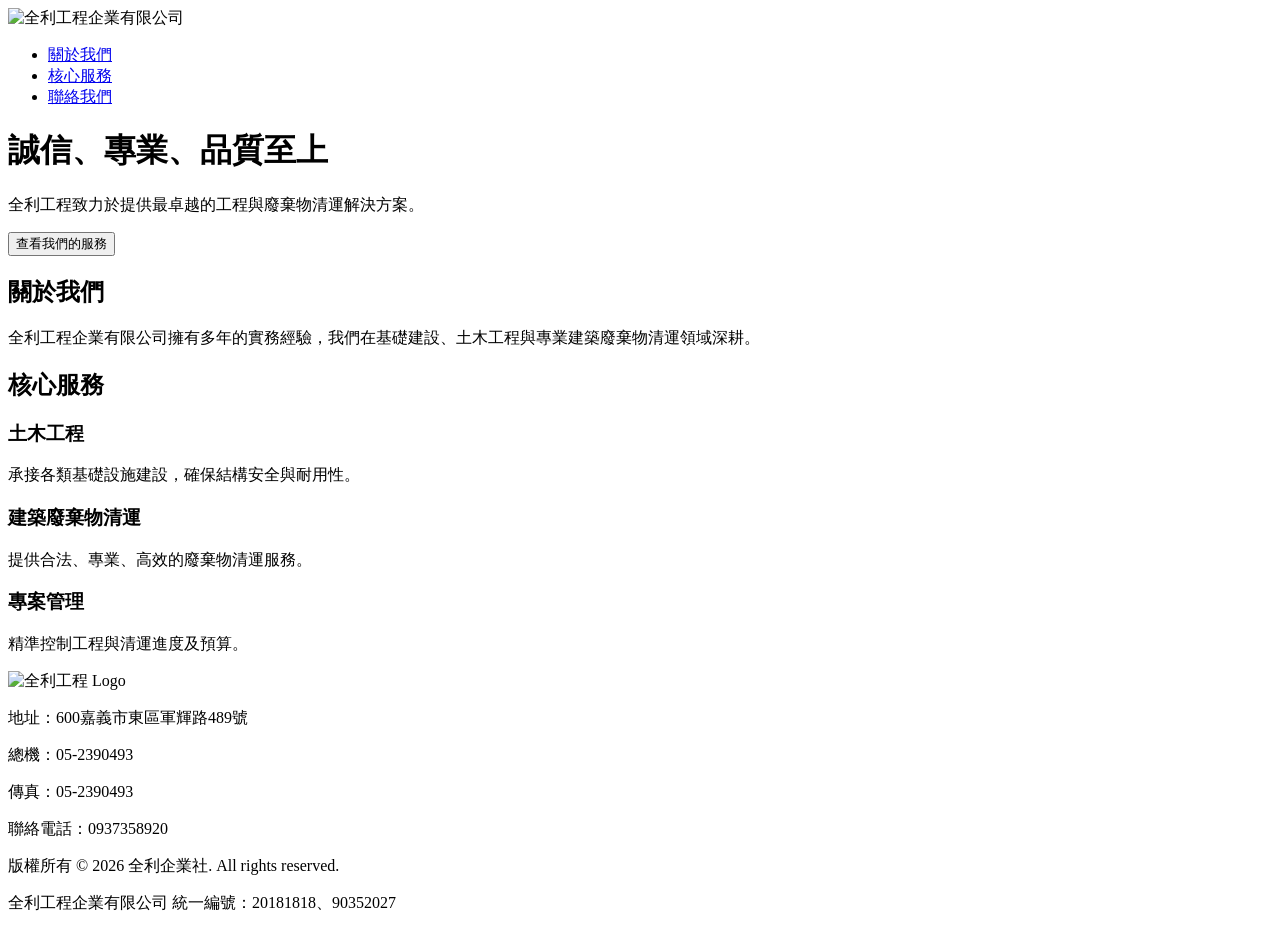
==== index.html @ 54003075 "Add files via upload" ====
<!DOCTYPE html>
<html lang="zh-TW">
<head>
    <meta charset="UTF-8">
    <meta name="viewport" content="width=device-width, initial-scale=1.0">
    <title>全利工程企業有限公司 | 專業工程與廢棄物清運</title>
    <link rel="stylesheet" href="style.css">
</head>
<body>

    <nav id="navbar">
        <img src="logo.png" alt="全利工程企業有限公司" class="logo-img" id="logo-link">
        <ul>
            <li><a href="#about">關於我們</a></li>
            <li><a href="#services">核心服務</a></li>
            <li><a href="#contact">聯絡我們</a></li>
        </ul>
    </nav>

    <header id="home" class="hero">
        <div class="hero-content">
            <h1>誠信、專業、品質至上</h1>
            <p>全利工程致力於提供最卓越的工程與廢棄物清運解決方案。</p>
            <button id="cta-button">查看我們的服務</button>
        </div>
    </header>

    <section id="about" class="section">
        <h2>關於我們</h2>
        <p>全利工程企業有限公司擁有多年的實務經驗，我們在基礎建設、土木工程與專業建築廢棄物清運領域深耕。</p>
    </section>

    <section id="services" class="section bg-light">
        <h2>核心服務</h2>
        <div class="services-grid">
            <div class="service-card">
                <h3>土木工程</h3>
                <p>承接各類基礎設施建設，確保結構安全與耐用性。</p>
            </div>
            <div class="service-card">
                <h3>建築廢棄物清運</h3>
                <p>提供合法、專業、高效的廢棄物清運服務。</p>
            </div>
            <div class="service-card">
                <h3>專案管理</h3>
                <p>精準控制工程與清運進度及預算。</p>
            </div>
        </div>
    </section>

    <footer id="contact">
        <div class="footer-container">
            <div class="footer-left">
                <img src="logo2.png" alt="全利工程 Logo" class="footer-logo">
            </div>
            <div class="footer-right">
                <p>地址：600嘉義市東區軍輝路489號</p>
                <p>總機：05-2390493</p>
                <p>傳真：05-2390493</p>
                <p>聯絡電話：0937358920</p>
            </div>
        </div>
        <div class="footer-bottom">
            <p>版權所有 &copy; 2026 全利企業社. All rights reserved.</p>
            <p>全利工程企業有限公司 統一編號：20181818、90352027</p> 
        </div>
    </footer>

    <script src="script.js"></script>
</body>
</html>
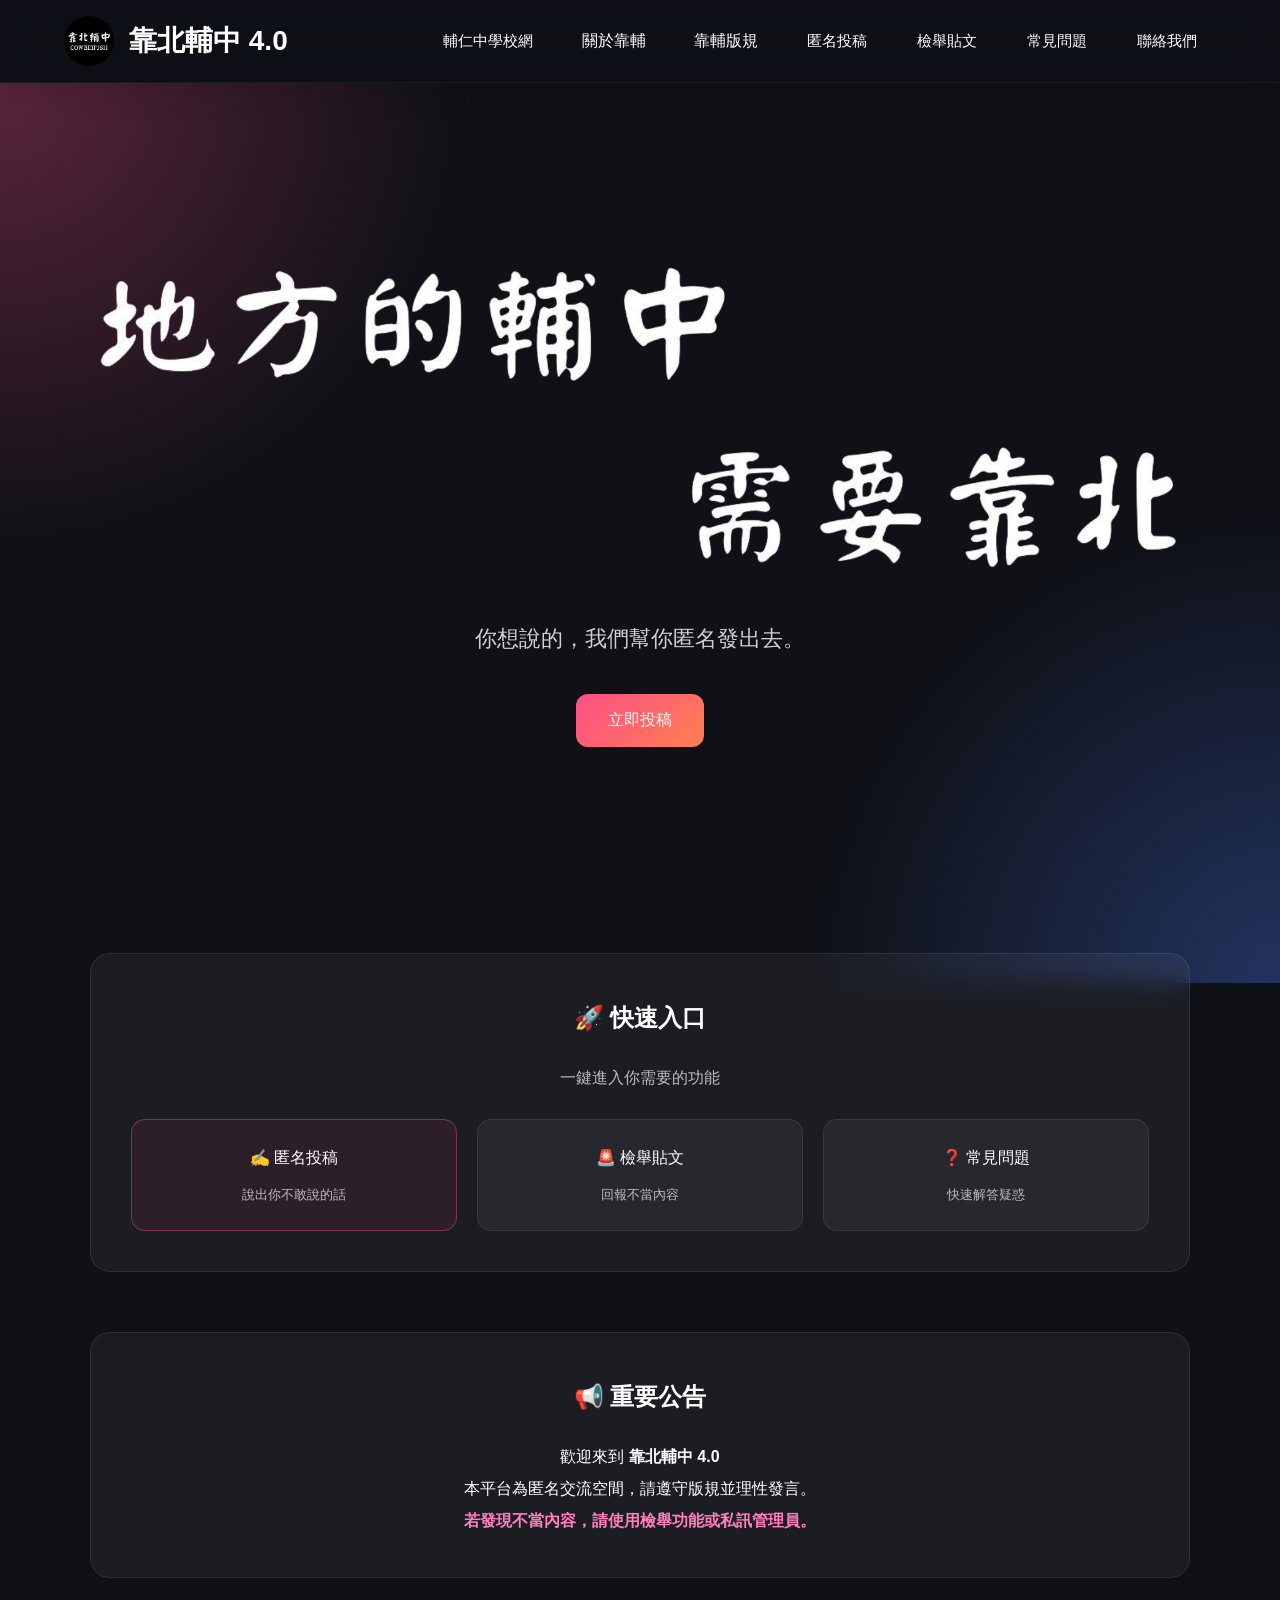
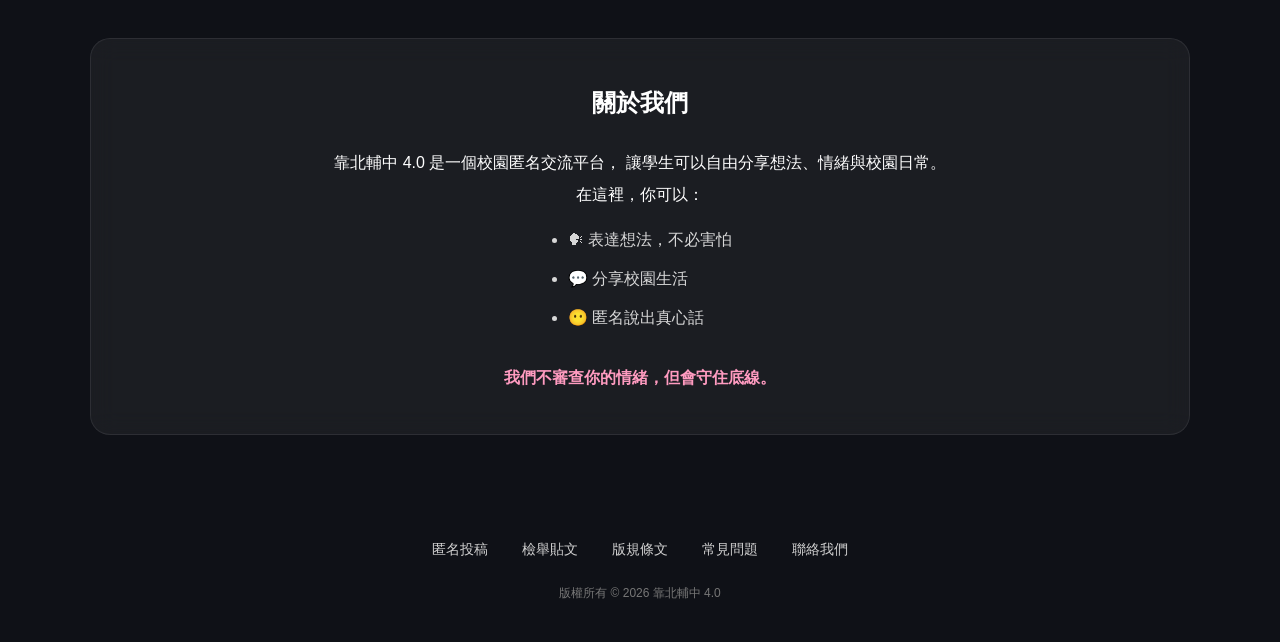
==== commit 77d53b3e: "Add files via upload" ====
--- a/index.html
+++ b/index.html
@@ -1,71 +1,133 @@
 <!DOCTYPE html>
-<html lang="zh-TW">
+<html lang="zh-Hant">
+
 <head>
     <meta charset="UTF-8">
     <meta name="viewport" content="width=device-width, initial-scale=1.0">
-    <title>全利工程企業有限公司 | 專業工程與廢棄物清運</title>
+    <title>靠北輔中 4.0</title>
     <link rel="stylesheet" href="style.css">
 </head>
+
 <body>
 
-    <nav id="navbar">
-        <img src="logo.png" alt="全利工程企業有限公司" class="logo-img" id="logo-link">
-        <ul>
-            <li><a href="#about">關於我們</a></li>
-            <li><a href="#services">核心服務</a></li>
-            <li><a href="#contact">聯絡我們</a></li>
-        </ul>
-    </nav>
+<div class="background"></div>
 
-    <header id="home" class="hero">
-        <div class="hero-content">
-            <h1>誠信、專業、品質至上</h1>
-            <p>全利工程致力於提供最卓越的工程與廢棄物清運解決方案。</p>
-            <button id="cta-button">查看我們的服務</button>
-        </div>
-    </header>
+<!-- Header 由 JS 載入 -->
 
-    <section id="about" class="section">
-        <h2>關於我們</h2>
-        <p>全利工程企業有限公司擁有多年的實務經驗，我們在基礎建設、土木工程與專業建築廢棄物清運領域深耕。</p>
-    </section>
+<!-- Hero -->
+<section class="hero">
 
-    <section id="services" class="section bg-light">
-        <h2>核心服務</h2>
-        <div class="services-grid">
-            <div class="service-card">
-                <h3>土木工程</h3>
-                <p>承接各類基礎設施建設，確保結構安全與耐用性。</p>
-            </div>
-            <div class="service-card">
-                <h3>建築廢棄物清運</h3>
-                <p>提供合法、專業、高效的廢棄物清運服務。</p>
-            </div>
-            <div class="service-card">
-                <h3>專案管理</h3>
-                <p>精準控制工程與清運進度及預算。</p>
-            </div>
-        </div>
-    </section>
+    <img 
+    src="hero-banner.png" 
+    alt="匿名投稿平台" 
+    class="hero-img"
+    >
 
-    <footer id="contact">
-        <div class="footer-container">
-            <div class="footer-left">
-                <img src="logo2.png" alt="全利工程 Logo" class="footer-logo">
-            </div>
-            <div class="footer-right">
-                <p>地址：600嘉義市東區軍輝路489號</p>
-                <p>總機：05-2390493</p>
-                <p>傳真：05-2390493</p>
-                <p>聯絡電話：0937358920</p>
-            </div>
-        </div>
-        <div class="footer-bottom">
-            <p>版權所有 &copy; 2026 全利企業社. All rights reserved.</p>
-            <p>全利工程企業有限公司 統一編號：20181818、90352027</p> 
-        </div>
-    </footer>
+    <p>
+        你想說的，我們幫你匿名發出去。
+    </p>
 
-    <script src="script.js"></script>
+    <a  href="https://submit.crush.ninja/cbfjsh" 
+        target="_blank" 
+        class="submit-btn"
+    >
+        立即投稿
+    </a>
+
+</section>
+
+<!-- QUICK ACTION -->
+<section class="glass-card quick-section">
+    
+    <h2>🚀 快速入口</h2>
+    
+    <p class="section-subtitle">
+        一鍵進入你需要的功能
+    </p>
+
+    <div class="quick-grid">
+        
+        <a  href="https://submit.crush.ninja/cbfjsh" 
+            target="_blank" 
+            class="quick-card primary">
+            
+            ✍️ 匿名投稿
+            <span>說出你不敢說的話</span>
+
+        </a>
+
+        <a href="report.html" class="quick-card">
+           
+            🚨 檢舉貼文
+            <span>回報不當內容</span>
+
+        </a>
+
+        <a href="faq.html" class="quick-card">
+            
+            ❓ 常見問題
+            <span>快速解答疑惑</span>
+
+        </a>
+    
+    </div>
+
+</section>
+
+<!-- FEATURED ANNOUNCEMENT -->
+<section class="glass-card featured">
+    
+    <h2>📢 重要公告</h2>
+
+    <div class="announcement-box">
+        
+        <p>
+            歡迎來到 <b>靠北輔中 4.0</b>
+        </p>
+        
+        <p>
+            本平台為匿名交流空間，請遵守版規並理性發言。
+        </p>
+        
+        <p class="highlight">
+            若發現不當內容，請使用檢舉功能或私訊管理員。
+        </p>
+    
+    </div>
+
+</section>
+
+<!-- BRAND STORY -->
+<section id="about" class="glass-card brand-story">
+    
+    <h2>關於我們</h2>
+
+    <p>
+        靠北輔中 4.0 是一個校園匿名交流平台，
+        讓學生可以自由分享想法、情緒與校園日常。
+    </p>
+
+    <p>
+        在這裡，你可以：
+    </p>
+
+    <ul class="brand-list">
+
+        <li>🗣 表達想法，不必害怕</li>
+        <li>💬 分享校園生活</li>
+        <li>😶 匿名說出真心話</li>
+
+    </ul>
+
+    <p class="brand-slogan">
+        我們不審查你的情緒，但會守住底線。
+    </p>
+
+</section>
+
+<!-- Footer 由 JS 載入 -->
+
+<script src="script.js"></script>
+
 </body>
 </html>
--- a/style.css
+++ b/style.css
@@ -0,0 +1,1252 @@
+*{
+    margin: 0;
+    padding: 0;
+    box-sizing: border-box;
+}
+
+html{
+    scroll-behavior: smooth;
+}
+
+body{
+    background: #0f1117;
+    color: white;
+    font-family: sans-serif;
+    overflow-x: hidden;
+}
+
+/* 背景 */
+
+.background{
+
+    position: fixed;
+
+    width: 100%;
+    height: 100%;
+
+    background:
+    radial-gradient(
+        circle at top left,
+        #ff4f8750,
+        transparent 30%
+    ),
+    radial-gradient(
+        circle at bottom right,
+        #4f7fff50,
+        transparent 30%
+    );
+
+    z-index: -1;
+}
+
+/* Header */
+
+header{
+
+    width: 100%;
+
+    display: flex;
+
+    justify-content: space-between;
+    align-items: center;
+
+    padding: 16px 5%;
+
+    position: sticky;
+    top: 0;
+
+    /* 更透明 */
+    background: rgba(15,17,23,0.45);
+
+    /* 更強玻璃感 */
+    backdrop-filter: blur(18px);
+
+    /* 柔和邊框 */
+    border-bottom: 1px solid rgba(255,255,255,0.05);
+
+    /* 柔和陰影 */
+    box-shadow: 0 8px 30px rgba(0,0,0,0.12);
+
+    z-index: 9999;
+}
+
+/* Logo */
+
+.logo-area{
+
+    display: flex;
+    align-items: center;
+    gap: 15px;
+
+    text-decoration: none;
+
+    color: white;
+
+    display: flex;
+    align-items: center;
+    gap: 15px;
+
+    text-decoration: none;
+    color: white;
+
+    /* ✨ 讓動畫更順 */
+    transition: 0.25s;
+
+    /* 讓點擊有手感 */
+    cursor: pointer;
+
+    user-select: none;
+
+        transition: 0.25s;
+
+    border-radius: 15px;
+}
+
+.logo-area:hover{
+
+    box-shadow: 0 10px 30px rgba(255,79,135,0.15);
+}
+
+/* hover 效果 */
+.logo-area:hover{
+
+    transform: scale(1.03);
+
+    filter: brightness(1.2);
+}
+
+/* 點擊瞬間（按壓感） */
+.logo-area:active{
+
+    transform: scale(0.96);
+
+    filter: brightness(0.9);
+}
+
+.logo-img{
+
+    width: 50px;
+    height: 50px;
+
+    border-radius: 50%;
+}
+
+.logo-text{
+
+    font-size: 28px;
+    font-weight: bold;
+}
+
+/* nav */
+
+nav{
+
+    display: flex;
+
+    align-items: center;
+
+    gap: 12px;
+
+    flex-wrap: wrap;
+}
+
+/* nav 項目 */
+
+nav a,
+.dropbtn{
+
+    display: flex;
+
+    align-items: center;
+    justify-content: center;
+
+    padding: 12px 18px;
+
+    background: transparent;
+
+    border: 1px solid transparent;
+
+    border-radius: 8px;
+
+    color: white;
+
+    text-decoration: none;
+
+    font-size: 15px;
+
+    font-family: sans-serif;
+
+    transition: 0.25s;
+
+    cursor: pointer;
+}
+
+/* Hover 才顯示方格 */
+
+nav a:hover,
+.dropbtn:hover{
+
+    background: rgba(255,255,255,0.06);
+
+    border: 1px solid rgba(255,255,255,0.08);
+
+    backdrop-filter: blur(10px);
+
+    color: #ff4f87;
+}
+
+/* dropdown */
+
+.dropdown{
+
+    position: relative;
+
+    display: flex;
+
+    align-items: center;    
+}
+
+.dropbtn{
+
+    background: transparent;
+
+    border: none;
+
+    color: white;
+
+    cursor: pointer;
+
+    font-size: 16px;
+}
+
+.dropdown-content{
+
+    position: absolute;
+
+    top: 100%;
+
+    left: auto;
+
+    min-width: 100px;
+
+    background: rgba(20,20,25,0.96);
+
+    border-radius: 16px;
+
+    overflow: hidden;
+
+    border: 1px solid rgba(255,255,255,0.08);
+
+    backdrop-filter: blur(12px);
+
+    box-shadow: 0 10px 30px rgba(0,0,0,0.35);
+
+    opacity: 0;
+
+    transform: translateY(5px);
+
+    pointer-events: none;
+
+    transition: 0.25s;
+
+    z-index: 999;
+}
+
+.dropdown-content a{
+
+    display: block;
+
+    padding: 14px 18px;
+}
+
+.dropdown-content a:hover{
+
+    background: rgba(255,255,255,0.05);
+}
+
+/* Hover 顯示 */
+
+.dropdown:hover .dropdown-content{
+
+    opacity: 1;
+
+    transform: translateY(0px);
+
+    pointer-events: auto;
+}
+
+/* Hero */
+
+.hero{
+
+    min-height: 90vh;
+
+    display: flex;
+
+    flex-direction: column;
+
+    justify-content: center;
+    align-items: center;
+
+    text-align: center;
+}
+
+.hero h1{
+
+    font-size: 72px;
+
+    margin-bottom: 20px;
+}
+
+.hero p{
+
+    color: #d0d0d0;
+
+    margin-bottom: 40px;
+
+    font-size: 22px;
+}
+
+.submit-btn{
+
+    padding: 16px 32px;
+
+    border-radius: 12px;
+
+    background: linear-gradient(
+        135deg,
+        #ff4f87,
+        #ff7f50
+    );
+
+    text-decoration: none;
+
+    color: white;
+
+    transition: 0.3s;
+}
+
+.submit-btn:hover{
+
+    transform: translateY(-5px);
+}
+
+/* 子頁 Hero */
+
+.sub-hero{
+
+    padding: 140px 20px 80px;
+
+    text-align: center;
+}
+
+.sub-hero h1{
+
+    font-size: 56px;
+
+    margin-bottom: 20px;
+}
+
+.sub-hero p{
+
+    color: #cfcfcf;
+}
+
+/* Glass Card */
+
+.glass-card{
+
+    width: 90%;
+    max-width: 1100px;
+
+    margin: 60px auto;
+
+    padding: 40px;
+
+    border-radius: 20px;
+
+    background: rgba(255,255,255,0.05);
+
+    border: 1px solid rgba(255,255,255,0.08);
+
+    backdrop-filter: blur(12px);
+
+    line-height: 2;
+}
+
+.glass-card h2{
+
+    margin-bottom: 20px;
+}
+
+.glass-card h3{
+
+    margin-top: 25px;
+}
+
+.glass-card ol{
+
+    padding-left: 20px;
+}
+
+/* 提示框 */
+
+.warning-box{
+
+    margin-top: 30px;
+
+    padding: 20px;
+
+    border-radius: 14px;
+
+    background: rgba(255,255,255,0.05);
+
+    text-align: center;
+
+    color: #ff7fbd;
+}
+
+/* Footer */
+
+footer{
+
+    text-align: center;
+
+    padding: 40px;
+
+    color: #aaaaaa;
+}
+
+/* RWD */
+
+@media(max-width:768px){
+
+    header{
+
+        flex-direction: column;
+
+        gap: 20px;
+    }
+
+    nav{
+
+        justify-content: center;
+    }
+
+    .hero h1{
+
+        font-size: 48px;
+    }
+
+    .sub-hero h1{
+
+        font-size: 40px;
+    }
+
+}
+
+.hero-img{
+
+    width: calc(100% - 40px);
+
+    max-width: 1200px;
+
+    aspect-ratio: 16 / 5;
+
+    object-fit: cover;
+
+    display: block;
+
+    margin: 0 auto 20px auto;
+
+    border-radius: 0;   /* ❗不要圓角 */
+
+    box-shadow: none;   /* ❗不要陰影 */
+
+}
+
+@keyframes fadeIn{
+
+    from{
+        opacity: 0;
+        transform: scale(0.98);
+    }
+
+    to{
+        opacity: 1;
+        transform: scale(1);
+    }
+}
+
+/* Report Page */
+
+.report-card{
+
+    text-align: center;
+}
+
+/* IG logo */
+
+.ig-link{
+
+    display: inline-block;
+
+    margin-top: 30px;
+
+    transition: 0.3s;
+}
+
+.ig-link:hover{
+
+    transform: scale(1.08);
+}
+
+/* IG 圖示 */
+
+.ig-logo{
+
+    width: 120px;
+
+    height: 120px;
+
+    object-fit: contain;
+}
+
+/* 內文連結 */
+
+.inline-link{
+
+    color: #ff4f87;
+
+    text-decoration: none;
+
+    transition: 0.3s;
+}
+
+.inline-link:hover{
+
+    opacity: 0.8;
+}
+
+/* rules button */
+
+.rules-btn{
+
+    display: inline-block;
+
+    margin-top: 35px;
+
+    padding: 14px 28px;
+
+    border-radius: 10px;
+
+    background: linear-gradient(
+        135deg,
+        #ff4f87,
+        #ff7f50
+    );
+
+    color: white;
+
+    text-decoration: none;
+
+    transition: 0.3s;
+}
+
+.rules-btn:hover{
+
+    transform: translateY(-3px);
+
+    opacity: 0.9;
+}
+
+/* rules button area */
+
+.rules-btn-area{
+
+    width: 100%;
+
+    display: flex;
+
+    justify-content: center;
+
+    margin-top: -20px;
+
+    margin-bottom: 60px;
+}
+
+/* FAQ */
+
+.faq-card{
+
+    line-height: 2.1;
+}
+
+/* FAQ item */
+
+.faq-item{
+
+    margin-bottom: 50px;
+}
+
+/* Q */
+
+.faq-item h2{
+
+    margin-bottom: 16px;
+
+    color: #ffffff;
+}
+
+/* A */
+
+.faq-item p{
+
+    color: #d7d7d7;
+
+    margin-bottom: 14px;
+}
+
+/* note */
+
+.faq-note{
+
+    color: #ff9bc0;
+
+    font-size: 15px;
+}
+
+/* list */
+
+.faq-item ol{
+
+    padding-left: 25px;
+
+    color: #d7d7d7;
+}
+
+.faq-item li{
+
+    margin-bottom: 10px;
+}
+
+/* FAQ Container */
+
+.faq-container{
+
+    width: 100%;
+
+    padding-bottom: 80px;
+}
+
+/* FAQ Card */
+
+.faq-item{
+
+    margin-bottom: 30px;
+}
+
+/* History */
+
+.history-container{
+
+    width: 100%;
+
+    padding-bottom: 80px;
+}
+
+.history-card{
+
+    display: flex;
+
+    align-items: center;
+
+    gap: 40px;
+}
+
+/* logo */
+
+.history-logo{
+
+    width: 140px;
+
+    height: 140px;
+
+    object-fit: cover;
+
+    border-radius: 50%;
+
+    flex-shrink: 0;
+
+    border: 2px solid rgba(255,255,255,0.08);
+
+    background: rgba(255,255,255,0.03);
+}
+
+.history-logo{
+
+    transition: 0.3s;
+}
+
+.history-logo:hover{
+
+    transform: scale(1.05);
+
+    box-shadow: 0 0 25px rgba(255,79,135,0.25);
+}
+
+/* text */
+
+.history-content{
+
+    flex: 1;
+}
+
+.history-content h2{
+
+    margin-bottom: 18px;
+}
+
+.history-content p{
+
+    color: #d7d7d7;
+
+    line-height: 2;
+}
+
+/* footer */
+
+.history-footer{
+
+    text-align: center;
+
+    margin-top: 0;
+}
+
+/* RWD */
+
+@media(max-width:768px){
+
+    .history-card{
+
+        flex-direction: column;
+
+        text-align: center;
+    }
+
+    .history-logo{
+
+        width: 110px;
+        height: 110px;
+    }
+
+}
+
+/* Intro */
+
+.intro-card{
+
+    max-width: 1100px;
+}
+
+/* top */
+
+.intro-top{
+
+    display: flex;
+
+    align-items: center;
+
+    gap: 30px;
+
+    margin-bottom: 35px;
+}
+
+/* logo */
+
+.intro-logo{
+
+    width: 130px;
+
+    height: 130px;
+
+    border-radius: 50%;
+
+    object-fit: cover;
+
+    border: 2px solid rgba(255,255,255,0.08);
+}
+
+/* slogan */
+
+.intro-slogan{
+
+    margin-top: 10px;
+
+    color: #ff9bc0;
+
+    font-size: 18px;
+}
+
+/* content */
+
+.intro-content p{
+
+    color: #d7d7d7;
+
+    line-height: 2.1;
+
+    margin-bottom: 24px;
+
+    font-size: 17px;
+}
+
+/* feature */
+
+.intro-feature-container{
+
+    width: 90%;
+
+    max-width: 1100px;
+
+    margin: auto;
+
+    display: grid;
+
+    grid-template-columns: repeat(3,1fr);
+
+    gap: 24px;
+
+    padding-bottom: 60px;
+}
+
+.intro-feature{
+
+    text-align: center;
+}
+
+.intro-feature h2{
+
+    margin-bottom: 16px;
+}
+
+/* CTA */
+
+.intro-cta{
+
+    text-align: center;
+}
+
+.intro-cta p{
+
+    margin-bottom: 30px;
+
+    color: #d7d7d7;
+}
+
+/* RWD */
+
+@media(max-width:768px){
+
+    .intro-top{
+
+        flex-direction: column;
+
+        text-align: center;
+    }
+
+    .intro-feature-container{
+
+        grid-template-columns: 1fr;
+    }
+
+}
+
+.quick-section{
+
+    text-align: center;
+}
+
+.section-subtitle{
+
+    color: #bdbdbd;
+
+    margin-top: 10px;
+
+    margin-bottom: 25px;
+}
+
+.quick-grid{
+
+    display: grid;
+
+    grid-template-columns: repeat(3,1fr);
+
+    gap: 20px;
+}
+
+.quick-card{
+
+    display: flex;
+
+    flex-direction: column;
+
+    justify-content: center;
+
+    align-items: center;
+
+    gap: 8px;
+
+    padding: 22px;
+
+    border-radius: 14px;
+
+    background: rgba(255,255,255,0.05);
+
+    border: 1px solid rgba(255,255,255,0.08);
+
+    text-decoration: none;
+
+    color: white;
+
+    transition: 0.25s;
+
+    font-size: 16px;
+}
+
+.quick-card span{
+
+    font-size: 13px;
+
+    color: #bdbdbd;
+}
+
+.quick-card:hover{
+
+    transform: translateY(-6px);
+
+    background: rgba(255,255,255,0.08);
+
+    color: #ff4f87;
+}
+
+/* 主按鈕 */
+
+.quick-card.primary{
+
+    border: 1px solid rgba(255,79,135,0.4);
+
+    background: rgba(255,79,135,0.08);
+}
+
+.featured{
+
+    text-align: center;
+}
+
+.announcement-box{
+
+    margin-top: 20px;
+
+    line-height: 2;
+}
+
+.highlight{
+
+    color: #ff7fbd;
+
+    font-weight: bold;
+}
+
+.brand-story{
+
+    text-align: center;
+
+    display: flex;
+
+    flex-direction: column;
+
+    align-items: center;
+}
+
+.brand-story p,
+.brand-story ul{
+
+    max-width: 700px;
+}
+
+.brand-list{
+    margin-top: 15px;
+    color: #d7d7d7;
+
+    /* 關鍵：讓列表正常縮排 */
+    padding-left: 20px;
+
+    /* 讓對齊更穩 */
+    text-align: left;
+}
+
+.brand-list li{
+    margin-bottom: 10px;
+    line-height: 1.8;
+}
+
+.brand-slogan{
+
+    margin-top: 20px;
+
+    color: #ff9bc0;
+
+    font-weight: bold;
+}
+
+footer{
+
+    text-align: center;
+
+    padding: 40px 20px;
+
+    color: #aaaaaa;
+}
+
+/* 快速連結區 */
+
+.footer-links{
+
+    display: flex;
+
+    justify-content: center;
+
+    flex-wrap: wrap;
+
+    gap: 14px;
+
+    margin-bottom: 20px;
+}
+
+.footer-links a{
+
+    color: #d0d0d0;
+
+    text-decoration: none;
+
+    font-size: 14px;
+
+    padding: 6px 10px;
+
+    border-radius: 8px;
+
+    transition: 0.25s;
+}
+
+/* hover 效果 */
+
+.footer-links a:hover{
+
+    color: #ff4f87;
+
+    background: rgba(255,255,255,0.06);
+    transform: translateY(-2px);
+}
+
+/* 版權文字 */
+
+.footer-copy{
+
+    font-size: 12px;
+
+    color: #777;
+}
+
+/* disclaimer */
+
+.disclaimer-card{
+    line-height: 2;
+}
+
+/* 開頭段落 */
+
+.disclaimer-intro{
+    margin-bottom: 25px;
+    color: #d7d7d7;
+}
+
+/* 每一段規則區塊 */
+
+.disclaimer-block{
+    margin-bottom: 25px;
+}
+
+.disclaimer-block h3{
+    margin-bottom: 8px;
+    color: #ffffff;
+}
+
+.disclaimer-block p{
+    color: #d7d7d7;
+}
+
+.glass-card ol li {
+    margin-bottom: 12px;
+}
+
+/* .glass-card ol li:last-child {
+    color: #ff7fbd;
+} */
+
+.warning-box {
+    margin-top: 30px;
+    padding: 20px;
+    border-radius: 14px;
+    background: rgba(255,255,255,0.06);
+}
+
+/* ================================
+   Hamburger Button
+================================ */
+
+.hamburger{
+
+    display: none;
+
+    width: 46px;
+    height: 46px;
+
+    border: none;
+
+    border-radius: 12px;
+
+    background: rgba(255,255,255,0.05);
+
+    color: white;
+
+    font-size: 24px;
+
+    cursor: pointer;
+
+    transition: 0.25s;
+}
+
+.hamburger:hover{
+
+    background: rgba(255,255,255,0.08);
+
+    transform: scale(1.05);
+}
+
+/* ================================
+   手機 / 平板 RWD
+================================ */
+
+@media(max-width: 1024px){
+
+    /* 顯示漢堡 */
+    .hamburger{
+        display: block;
+    }
+
+    /* nav 改浮層 */
+    nav{
+
+        position: absolute;
+
+        top: 85px;
+
+        right: 5%;
+
+        width: 260px;
+
+        display: flex;
+
+        flex-direction: column;
+
+        gap: 8px;
+
+        padding: 18px;
+
+        border-radius: 20px;
+
+        background: rgba(15,17,23,0.75);
+
+        backdrop-filter: blur(20px);
+
+        border: 1px solid rgba(255,255,255,0.06);
+
+        box-shadow: 0 15px 40px rgba(0,0,0,0.35);
+
+        opacity: 0;
+
+        transform: translateY(-10px);
+
+        pointer-events: none;
+
+        transition: 0.3s ease;
+    }
+
+    /* 展開狀態 */
+    nav.active{
+
+        opacity: 1;
+
+        transform: translateY(0px);
+
+        pointer-events: auto;
+    }
+
+    /* nav 連結 */
+    nav a,
+    .dropbtn{
+
+        width: 100%;
+
+        justify-content: flex-start;
+
+        padding: 14px 16px;
+
+        border-radius: 12px;
+    }
+
+    /* dropdown */
+    .dropdown{
+
+        width: 100%;
+
+        flex-direction: column;
+
+        align-items: stretch;
+    }
+
+    .dropdown-content{
+
+        position: static;
+
+        opacity: 1;
+
+        transform: none;
+
+        pointer-events: auto;
+
+        display: none;
+
+        margin-top: 8px;
+
+        background: rgba(255,255,255,0.03);
+
+        border-radius: 12px;
+
+        box-shadow: none;
+    }
+
+    /* dropdown 展開 */
+    .dropdown.open .dropdown-content{
+        display: block;
+    }
+
+    /* Header 不被撐高 */
+    header{
+
+        flex-direction: row;
+
+        align-items: center;
+    }
+}
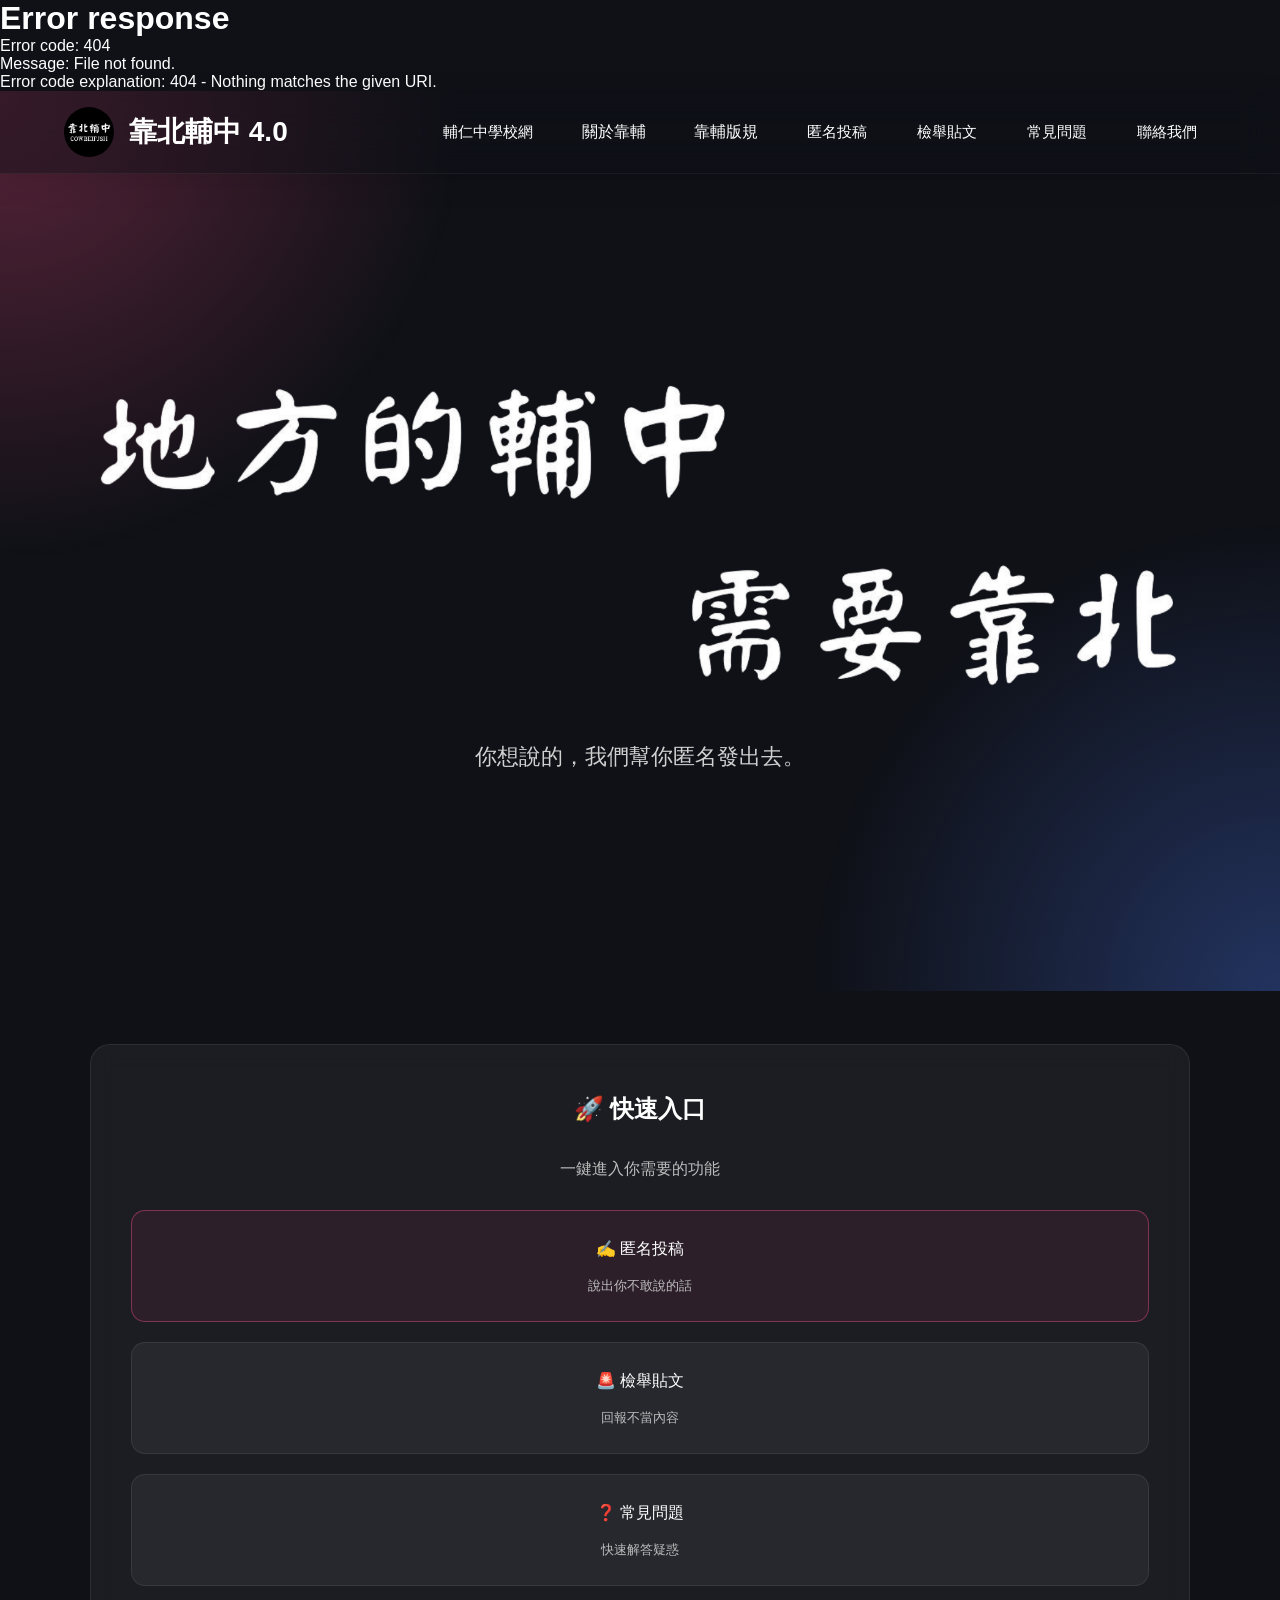
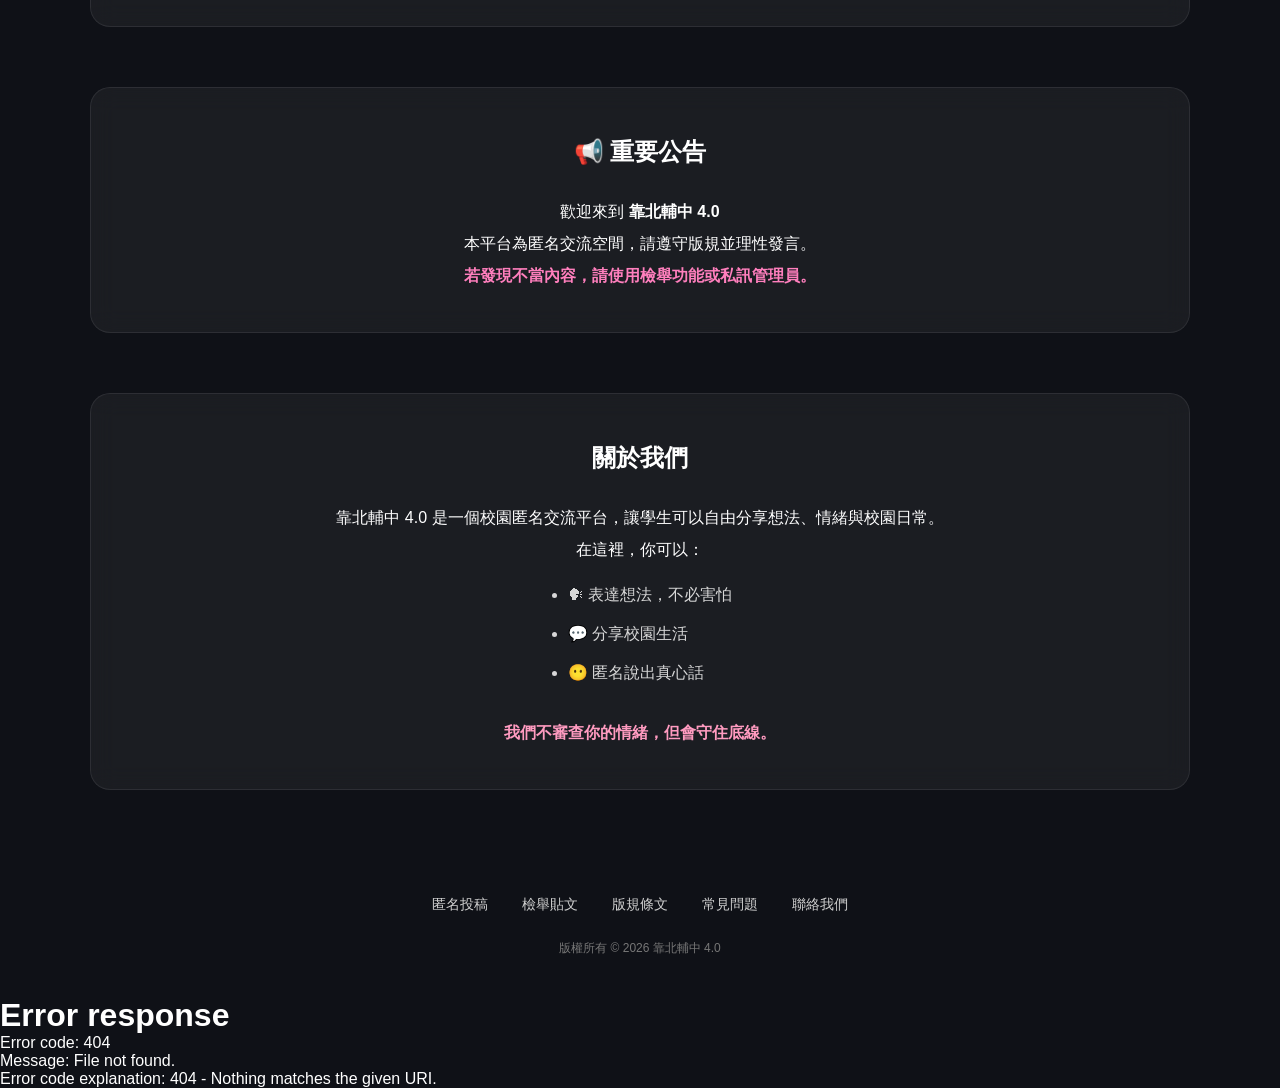
==== commit 422520c8: "Add files via upload" ====
--- a/index.html
+++ b/index.html
@@ -1,133 +1,182 @@
-<!DOCTYPE html>
-<html lang="zh-Hant">
-
-<head>
-    <meta charset="UTF-8">
-    <meta name="viewport" content="width=device-width, initial-scale=1.0">
-    <title>靠北輔中 4.0</title>
-    <link rel="stylesheet" href="style.css">
-</head>
-
-<body>
-
-<div class="background"></div>
-
-<!-- Header 由 JS 載入 -->
-
-<!-- Hero -->
-<section class="hero">
-
-    <img 
-    src="hero-banner.png" 
-    alt="匿名投稿平台" 
-    class="hero-img"
-    >
-
-    <p>
-        你想說的，我們幫你匿名發出去。
-    </p>
-
-    <a  href="https://submit.crush.ninja/cbfjsh" 
-        target="_blank" 
-        class="submit-btn"
-    >
-        立即投稿
-    </a>
-
-</section>
-
-<!-- QUICK ACTION -->
-<section class="glass-card quick-section">
-    
-    <h2>🚀 快速入口</h2>
-    
-    <p class="section-subtitle">
-        一鍵進入你需要的功能
-    </p>
-
-    <div class="quick-grid">
-        
-        <a  href="https://submit.crush.ninja/cbfjsh" 
-            target="_blank" 
-            class="quick-card primary">
-            
-            ✍️ 匿名投稿
-            <span>說出你不敢說的話</span>
-
-        </a>
-
-        <a href="report.html" class="quick-card">
-           
-            🚨 檢舉貼文
-            <span>回報不當內容</span>
-
-        </a>
-
-        <a href="faq.html" class="quick-card">
-            
-            ❓ 常見問題
-            <span>快速解答疑惑</span>
-
-        </a>
-    
-    </div>
-
-</section>
-
-<!-- FEATURED ANNOUNCEMENT -->
-<section class="glass-card featured">
-    
-    <h2>📢 重要公告</h2>
-
-    <div class="announcement-box">
-        
-        <p>
-            歡迎來到 <b>靠北輔中 4.0</b>
-        </p>
-        
-        <p>
-            本平台為匿名交流空間，請遵守版規並理性發言。
-        </p>
-        
-        <p class="highlight">
-            若發現不當內容，請使用檢舉功能或私訊管理員。
-        </p>
-    
-    </div>
-
-</section>
-
-<!-- BRAND STORY -->
-<section id="about" class="glass-card brand-story">
-    
-    <h2>關於我們</h2>
-
-    <p>
-        靠北輔中 4.0 是一個校園匿名交流平台，
-        讓學生可以自由分享想法、情緒與校園日常。
-    </p>
-
-    <p>
-        在這裡，你可以：
-    </p>
-
-    <ul class="brand-list">
-
-        <li>🗣 表達想法，不必害怕</li>
-        <li>💬 分享校園生活</li>
-        <li>😶 匿名說出真心話</li>
-
-    </ul>
-
-    <p class="brand-slogan">
-        我們不審查你的情緒，但會守住底線。
-    </p>
-
-</section>
-
-<!-- Footer 由 JS 載入 -->
-
-<script src="script.js"></script>
-
-</body>
-</html>+<!DOCTYPE html>
+<html lang="zh-Hant">
+
+<head>
+    <meta charset="UTF-8">
+    <meta name="viewport" content="width=device-width, initial-scale=1.0">
+    <title>靠北輔中 4.0</title>
+    <link rel="stylesheet" href="css/global.css">
+    <link rel="stylesheet" href="css/layout.css">
+    <link rel="stylesheet" href="css/header.css">
+    <link rel="stylesheet" href="css/footer.css">
+    <link rel="stylesheet" href="css/index.css">
+</head>
+
+<body>
+
+<div class="background"></div>
+
+<header>
+
+    <!-- Logo -->
+    <a href="index.html" class="logo-area">
+        <img src="assets/logo.png" alt="logo" class="logo-img">
+        <div class="logo-text">靠北輔中 4.0</div>
+    </a>
+
+    <!-- Hamburger（手機/平板用） -->
+    <button class="hamburger" id="hamburger-btn">
+        ☰
+    </button>
+
+    <!-- Navigation -->
+    <nav id="main-nav">
+
+        <a href="https://rpage.fjsh.cy.edu.tw/" target="_blank">輔仁中學校網</a>
+
+        <div class="dropdown">
+            <button class="dropbtn">關於靠輔</button>
+            <div class="dropdown-content">
+                <a href="about_intro.html">靠輔簡介</a>
+                <a href="about_history.html">靠輔歷史</a>
+            </div>
+        </div>
+
+        <div class="dropdown">
+            <button class="dropbtn">靠輔版規</button>
+            <div class="dropdown-content">
+                <a href="rules.html">版規條文</a>
+                <a href="disclaimer.html">免責聲明</a>
+            </div>
+        </div>
+
+        <a href="submit_gate.html">匿名投稿</a>
+        <a href="report.html">檢舉貼文</a>
+        <a href="faq.html">常見問題</a>
+
+        <a href="https://www.instagram.com/cb_fjsh?utm_source=ig_web_button_share_sheet&igsh=ZDNlZDc0MzIxNw==" target="_blank">
+            聯絡我們
+        </a>
+
+    </nav>
+
+</header>
+
+<!-- Hero -->
+<section class="hero">
+
+    <img 
+    src="assets/hero-banner.png" 
+    alt="匿名投稿平台" 
+    class="hero-img"
+    >
+
+    <p>
+        你想說的，我們幫你匿名發出去。
+    </p>
+
+</section>
+
+<!-- QUICK ACTION -->
+<section class="glass-card quick-section">
+    
+    <h2>🚀 快速入口</h2>
+    
+    <p class="section-subtitle">
+        一鍵進入你需要的功能
+    </p>
+
+    <div class="quick-grid">
+        
+        <a href="submit_gate.html" class="quick-card primary">
+            ✍️ 匿名投稿
+            <span>說出你不敢說的話</span>
+        </a>
+
+        <a href="report.html" class="quick-card">
+            🚨 檢舉貼文
+            <span>回報不當內容</span>
+        </a>
+
+        <a href="faq.html" class="quick-card">
+            ❓ 常見問題
+            <span>快速解答疑惑</span>
+        </a>
+    
+    </div>
+
+</section>
+
+<!-- FEATURED ANNOUNCEMENT -->
+<section class="glass-card featured">
+    
+    <h2>📢 重要公告</h2>
+
+    <div class="announcement-box">
+        
+        <p>
+            歡迎來到 <b>靠北輔中 4.0</b>
+        </p>
+        
+        <p>
+            本平台為匿名交流空間，請遵守版規並理性發言。
+        </p>
+        
+        <p class="highlight">
+            若發現不當內容，請使用檢舉功能或私訊管理員。
+        </p>
+    
+    </div>
+
+</section>
+
+<!-- BRAND STORY -->
+<section id="about" class="glass-card brand-story">
+    
+    <h2>關於我們</h2>
+
+    <p>
+        靠北輔中 4.0 是一個校園匿名交流平台，讓學生可以自由分享想法、情緒與校園日常。
+    </p>
+
+    <p>
+        在這裡，你可以：
+    </p>
+
+    <ul class="brand-list">
+        <li>🗣 表達想法，不必害怕</li>
+        <li>💬 分享校園生活</li>
+        <li>😶 匿名說出真心話</li>
+    </ul>
+
+    <p class="brand-slogan">
+        我們不審查你的情緒，但會守住底線。
+    </p>
+
+</section>
+
+<footer>
+
+    <div class="footer-links">
+
+        <a href="submit_gate.html">匿名投稿</a>
+        <a href="report.html">檢舉貼文</a>
+        <a href="rules.html">版規條文</a>
+        <a href="faq.html">常見問題</a>
+
+        <a href="https://www.instagram.com/cb_fjsh?utm_source=ig_web_button_share_sheet&igsh=ZDNlZDc0MzIxNw==" target="_blank">
+            聯絡我們
+        </a>
+
+    </div>
+
+    <p class="footer-copy">
+        版權所有 &copy; 2026 靠北輔中 4.0
+    </p>
+
+</footer>
+
+<script src="js/script.js"></script>
+
+</body>
+</html>
--- a/css/global.css
+++ b/css/global.css
@@ -0,0 +1,182 @@
+/* ================================
+   Global Reset & Base
+================================ */
+
+*{
+    margin: 0;
+    padding: 0;
+    box-sizing: border-box;
+}
+
+html{
+    scroll-behavior: smooth;
+}
+
+body{
+    background: #0f1117;
+    color: white;
+    font-family: sans-serif;
+    overflow-x: hidden;
+}
+
+/* 背景 */
+
+.background{
+    position: fixed;
+    width: 100%;
+    height: 100%;
+    background:
+        radial-gradient(circle at top left, #ff4f8750, transparent 30%),
+        radial-gradient(circle at bottom right, #4f7fff50, transparent 30%);
+    z-index: -1;
+}
+
+/* ================================
+   Glass Card
+================================ */
+
+.glass-card{
+    width: 90%;
+    max-width: 1100px;
+    margin: 60px auto;
+    padding: 40px;
+    border-radius: 20px;
+    background: rgba(255,255,255,0.05);
+    border: 1px solid rgba(255,255,255,0.08);
+    backdrop-filter: blur(12px);
+    line-height: 2;
+}
+
+.glass-card h2{
+    margin-bottom: 20px;
+}
+
+.glass-card h3{
+    margin-top: 25px;
+}
+
+.glass-card ol{
+    padding-left: 20px;
+}
+
+.glass-card ol li{
+    margin-bottom: 12px;
+}
+
+/* ================================
+   Warning Box
+================================ */
+
+.warning-box{
+    margin-top: 30px;
+    padding: 20px;
+    border-radius: 14px;
+    background: rgba(255,255,255,0.06);
+    text-align: center;
+    color: #ff7fbd;
+}
+
+/* ================================
+   Buttons
+================================ */
+
+.submit-btn{
+    padding: 16px 32px;
+    border-radius: 12px;
+    background: linear-gradient(135deg, #ff4f87, #ff7f50);
+    text-decoration: none;
+    color: white;
+    transition: 0.3s;
+    border: none;
+    cursor: pointer;
+    font-size: 16px;
+    font-family: sans-serif;
+}
+
+.submit-btn:hover{
+    transform: translateY(-5px);
+}
+
+.rules-btn{
+    display: inline-block;
+    margin-top: 35px;
+    padding: 14px 28px;
+    border-radius: 10px;
+    background: linear-gradient(135deg, #ff4f87, #ff7f50);
+    color: white;
+    text-decoration: none;
+    transition: 0.3s;
+}
+
+.rules-btn:hover{
+    transform: translateY(-3px);
+    opacity: 0.9;
+}
+
+.rules-btn-area{
+    width: 100%;
+    display: flex;
+    justify-content: center;
+    margin-top: -20px;
+    margin-bottom: 60px;
+}
+
+/* ================================
+   Inline Link
+================================ */
+
+.inline-link{
+    color: #ff4f87;
+    text-decoration: none;
+    transition: 0.3s;
+}
+
+.inline-link:hover{
+    opacity: 0.8;
+}
+
+/* ================================
+   Fade-in Animation
+================================ */
+
+@keyframes fadeIn{
+    from{ opacity: 0; transform: scale(0.98); }
+    to{ opacity: 1; transform: scale(1); }
+}
+
+/* ================================
+   RWD Global
+================================ */
+
+@media(max-width: 1024px){
+    .glass-card{
+        margin: 30px auto;
+        padding: 28px;
+    }
+}
+
+/* ================================
+   Disclaimer
+================================ */
+
+.disclaimer-card{
+    line-height: 2;
+}
+
+.disclaimer-intro{
+    margin-bottom: 25px;
+    color: #d7d7d7;
+}
+
+.disclaimer-block{
+    margin-bottom: 25px;
+}
+
+.disclaimer-block h3{
+    margin-bottom: 8px;
+    color: #ffffff;
+}
+
+.disclaimer-block p{
+    color: #d7d7d7;
+}
--- a/css/layout.css
+++ b/css/layout.css
@@ -0,0 +1,33 @@
+/* ================================
+   Sub-page Hero
+================================ */
+
+.sub-hero{
+    padding: 140px 20px 80px;
+    text-align: center;
+}
+
+.sub-hero h1{
+    font-size: 56px;
+    margin-bottom: 20px;
+}
+
+.sub-hero p{
+    color: #cfcfcf;
+}
+
+/* ================================
+   RWD Layout
+================================ */
+
+@media(max-width: 1024px){
+    .sub-hero{
+        padding: 100px 20px 50px;
+    }
+}
+
+@media(max-width: 768px){
+    .sub-hero h1{
+        font-size: 40px;
+    }
+}
--- a/css/header.css
+++ b/css/header.css
@@ -0,0 +1,238 @@
+/* ================================
+   Header
+================================ */
+
+header{
+    width: 100%;
+    display: flex;
+    justify-content: space-between;
+    align-items: center;
+    padding: 16px 5%;
+    position: sticky;
+    top: 0;
+    background: rgba(15,17,23,0.45);
+    backdrop-filter: blur(18px);
+    border-bottom: 1px solid rgba(255,255,255,0.05);
+    box-shadow: 0 8px 30px rgba(0,0,0,0.12);
+    z-index: 9999;
+}
+
+/* ================================
+   Logo
+================================ */
+
+.logo-area{
+    display: flex;
+    align-items: center;
+    gap: 15px;
+    text-decoration: none;
+    color: white;
+    transition: 0.25s;
+    cursor: pointer;
+    user-select: none;
+    border-radius: 15px;
+}
+
+.logo-area:hover{
+    transform: scale(1.03);
+    filter: brightness(1.2);
+    box-shadow: 0 10px 30px rgba(255,79,135,0.15);
+}
+
+.logo-area:active{
+    transform: scale(0.96);
+    filter: brightness(0.9);
+}
+
+.logo-img{
+    width: 50px;
+    height: 50px;
+    border-radius: 50%;
+}
+
+.logo-text{
+    font-size: 28px;
+    font-weight: bold;
+}
+
+/* ================================
+   Nav
+================================ */
+
+nav{
+    display: flex;
+    align-items: center;
+    gap: 12px;
+    flex-wrap: wrap;
+}
+
+nav a,
+.dropbtn{
+    display: flex;
+    align-items: center;
+    justify-content: center;
+    padding: 12px 18px;
+    background: transparent;
+    border: 1px solid transparent;
+    border-radius: 8px;
+    color: white;
+    text-decoration: none;
+    font-size: 15px;
+    font-family: sans-serif;
+    transition: 0.25s;
+    cursor: pointer;
+}
+
+nav a:hover,
+.dropbtn:hover{
+    background: rgba(255,255,255,0.06);
+    border: 1px solid rgba(255,255,255,0.08);
+    backdrop-filter: blur(10px);
+    color: #ff4f87;
+}
+
+/* ================================
+   Dropdown
+================================ */
+
+.dropdown{
+    position: relative;
+    display: flex;
+    align-items: center;
+}
+
+.dropbtn{
+    background: transparent;
+    border: none;
+    color: white;
+    cursor: pointer;
+    font-size: 16px;
+}
+
+.dropdown-content{
+    position: absolute;
+    top: 100%;
+    left: auto;
+    min-width: 100px;
+    background: rgba(20,20,25,0.96);
+    border-radius: 16px;
+    overflow: hidden;
+    border: 1px solid rgba(255,255,255,0.08);
+    backdrop-filter: blur(12px);
+    box-shadow: 0 10px 30px rgba(0,0,0,0.35);
+    opacity: 0;
+    transform: translateY(5px);
+    pointer-events: none;
+    transition: 0.25s;
+    z-index: 999;
+}
+
+.dropdown-content a{
+    display: block;
+    padding: 14px 18px;
+}
+
+.dropdown-content a:hover{
+    background: rgba(255,255,255,0.05);
+}
+
+.dropdown:hover .dropdown-content{
+    opacity: 1;
+    transform: translateY(0px);
+    pointer-events: auto;
+}
+
+/* ================================
+   Hamburger
+================================ */
+
+.hamburger{
+    display: none;
+    width: 46px;
+    height: 46px;
+    border: none;
+    border-radius: 12px;
+    background: rgba(255,255,255,0.05);
+    color: white;
+    font-size: 24px;
+    cursor: pointer;
+    transition: 0.25s;
+}
+
+.hamburger:hover{
+    background: rgba(255,255,255,0.08);
+    transform: scale(1.05);
+}
+
+/* ================================
+   RWD Header
+================================ */
+
+@media(max-width: 1024px){
+
+    .hamburger{
+        display: block;
+    }
+
+    header{
+        flex-direction: row;
+        align-items: center;
+    }
+
+    nav{
+        position: absolute;
+        top: 85px;
+        right: 5%;
+        width: 260px;
+        display: flex;
+        flex-direction: column;
+        gap: 8px;
+        padding: 18px;
+        border-radius: 20px;
+        background: rgba(15,17,23,0.75);
+        backdrop-filter: blur(20px);
+        border: 1px solid rgba(255,255,255,0.06);
+        box-shadow: 0 15px 40px rgba(0,0,0,0.35);
+        opacity: 0;
+        transform: translateY(-10px);
+        pointer-events: none;
+        transition: 0.3s ease;
+    }
+
+    nav.active{
+        opacity: 1;
+        transform: translateY(0px);
+        pointer-events: auto;
+    }
+
+    nav a,
+    .dropbtn{
+        width: 100%;
+        justify-content: flex-start;
+        padding: 14px 16px;
+        border-radius: 12px;
+    }
+
+    .dropdown{
+        width: 100%;
+        flex-direction: column;
+        align-items: stretch;
+    }
+
+    .dropdown-content{
+        position: static;
+        opacity: 1;
+        transform: none;
+        pointer-events: auto;
+        display: none;
+        margin-top: 8px;
+        background: rgba(20,20,25,0.98);
+        border: 1px solid rgba(255,255,255,0.12);
+        backdrop-filter: blur(25px);
+        box-shadow: none;
+    }
+
+    .dropdown.open .dropdown-content{
+        display: block;
+    }
+}
--- a/css/footer.css
+++ b/css/footer.css
@@ -0,0 +1,37 @@
+/* ================================
+   Footer
+================================ */
+
+footer{
+    text-align: center;
+    padding: 40px 20px;
+    color: #aaaaaa;
+}
+
+.footer-links{
+    display: flex;
+    justify-content: center;
+    flex-wrap: wrap;
+    gap: 14px;
+    margin-bottom: 20px;
+}
+
+.footer-links a{
+    color: #d0d0d0;
+    text-decoration: none;
+    font-size: 14px;
+    padding: 6px 10px;
+    border-radius: 8px;
+    transition: 0.25s;
+}
+
+.footer-links a:hover{
+    color: #ff4f87;
+    background: rgba(255,255,255,0.06);
+    transform: translateY(-2px);
+}
+
+.footer-copy{
+    font-size: 12px;
+    color: #777;
+}
--- a/css/index.css
+++ b/css/index.css
@@ -0,0 +1,154 @@
+/* ================================
+   Hero (index)
+================================ */
+
+.hero{
+    min-height: 90vh;
+    display: flex;
+    flex-direction: column;
+    justify-content: center;
+    align-items: center;
+    text-align: center;
+}
+
+.hero h1{
+    font-size: 72px;
+    margin-bottom: 20px;
+}
+
+.hero p{
+    color: #d0d0d0;
+    margin-bottom: 40px;
+    font-size: 22px;
+}
+
+.hero-img{
+    width: calc(100% - 40px);
+    max-width: 1200px;
+    aspect-ratio: 16 / 5;
+    object-fit: cover;
+    display: block;
+    margin: 0 auto 20px auto;
+    border-radius: 0;
+    box-shadow: none;
+}
+
+/* ================================
+   Quick Section
+================================ */
+
+.quick-section{
+    text-align: center;
+}
+
+.section-subtitle{
+    color: #bdbdbd;
+    margin-top: 10px;
+    margin-bottom: 25px;
+}
+
+.quick-grid{
+    display: grid;
+    grid-template-columns: 1fr;
+    gap: 20px;
+}
+
+.quick-card{
+    display: flex;
+    flex-direction: column;
+    justify-content: center;
+    align-items: center;
+    gap: 8px;
+    padding: 22px;
+    border-radius: 14px;
+    background: rgba(255,255,255,0.05);
+    border: 1px solid rgba(255,255,255,0.08);
+    text-decoration: none;
+    color: white;
+    transition: 0.25s;
+    font-size: 16px;
+}
+
+.quick-card span{
+    font-size: 13px;
+    color: #bdbdbd;
+}
+
+.quick-card:hover{
+    transform: translateY(-6px);
+    background: rgba(255,255,255,0.08);
+    color: #ff4f87;
+}
+
+.quick-card.primary{
+    border: 1px solid rgba(255,79,135,0.4);
+    background: rgba(255,79,135,0.08);
+}
+
+/* ================================
+   Featured / Announcement
+================================ */
+
+.featured{
+    text-align: center;
+}
+
+.announcement-box{
+    margin-top: 20px;
+    line-height: 2;
+}
+
+.highlight{
+    color: #ff7fbd;
+    font-weight: bold;
+}
+
+/* ================================
+   Brand Story
+================================ */
+
+.brand-story{
+    text-align: center;
+    display: flex;
+    flex-direction: column;
+    align-items: center;
+}
+
+.brand-story p,
+.brand-story ul{
+    max-width: 700px;
+}
+
+.brand-list{
+    margin-top: 15px;
+    color: #d7d7d7;
+    padding-left: 20px;
+    text-align: left;
+}
+
+.brand-list li{
+    margin-bottom: 10px;
+    line-height: 1.8;
+}
+
+.brand-slogan{
+    margin-top: 20px;
+    color: #ff9bc0;
+    font-weight: bold;
+}
+
+/* ================================
+   RWD Index
+================================ */
+
+@media(max-width: 1024px){
+    .quick-section{
+        margin-top: 10px;
+    }
+}
+
+@media(max-width: 768px){
+    .hero h1{
+        font-size: 48px;
+    }
+}
